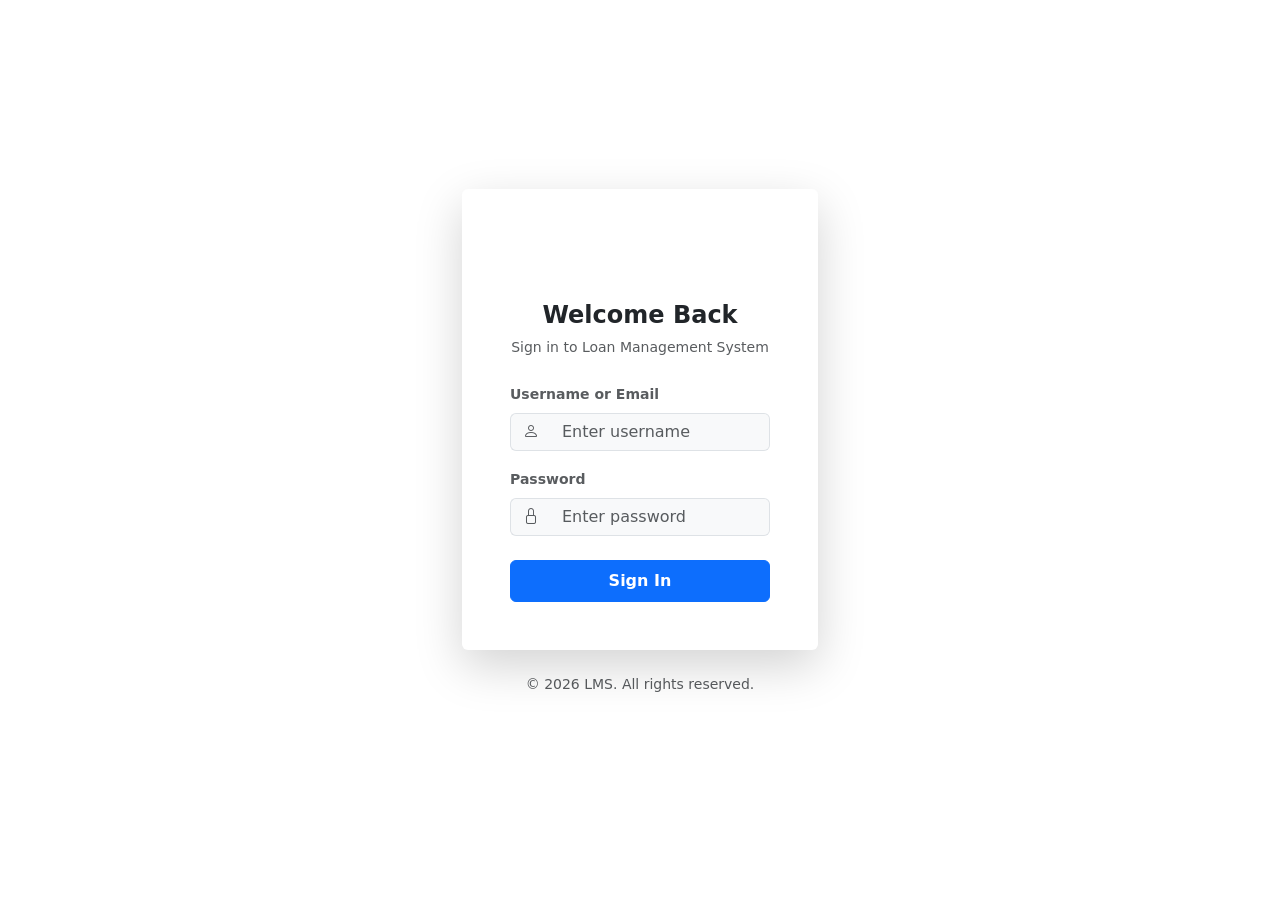
==== src/main/resources/static/login.html @ 770d9feb "Initial commit: Complete Loan Management System (Spring Boot + MySQL)" ====
<!DOCTYPE html>
<html lang="en">
<head>
    <meta charset="UTF-8">
    <meta name="viewport" content="width=device-width, initial-scale=1.0">
    <title>Login | LMS</title>
    <!-- Bootstrap 5 CSS -->
    <link href="https://cdn.jsdelivr.net/npm/bootstrap@5.3.2/dist/css/bootstrap.min.css" rel="stylesheet">
    <!-- Bootstrap Icons -->
    <link rel="stylesheet" href="https://cdn.jsdelivr.net/npm/bootstrap-icons@1.11.1/font/bootstrap-icons.css">
    <!-- Custom Theme -->
    <link rel="stylesheet" href="/css/theme.css">
</head>
<body class="login-body">

    <div class="container">
        <div class="row justify-content-center align-items-center min-vh-100">
            <div class="col-md-5 col-lg-4">
                <div class="card login-card shadow-lg border-0">
                    <div class="card-body p-5">
                        
                        <div class="text-center mb-4">
                            <div class="logo-circle mb-3">
                                <i class="bi bi-bank2 text-white fs-2"></i>
                            </div>
                            <h4 class="fw-bold text-dark">Welcome Back</h4>
                            <p class="text-muted small">Sign in to Loan Management System</p>
                        </div>

                        <!-- Error Alert -->
                        <div id="loginError" class="alert alert-danger d-none py-2 small" role="alert"></div>

                        <form id="loginForm">
                            <div class="mb-3">
                                <label class="form-label text-muted small fw-bold">Username or Email</label>
                                <div class="input-group">
                                    <span class="input-group-text bg-light border-end-0"><i class="bi bi-person text-muted"></i></span>
                                    <input type="text" class="form-control border-start-0 bg-light" id="username" required placeholder="Enter username">
                                </div>
                            </div>
                            
                            <div class="mb-4">
                                <label class="form-label text-muted small fw-bold">Password</label>
                                <div class="input-group">
                                    <span class="input-group-text bg-light border-end-0"><i class="bi bi-lock text-muted"></i></span>
                                    <input type="password" class="form-control border-start-0 bg-light" id="password" required placeholder="Enter password">
                                </div>
                            </div>

                            <button type="submit" class="btn btn-primary w-100 py-2 fw-bold" id="loginBtn">
                                Sign In
                            </button>
                        </form>

                    </div>
                </div>
                <p class="text-center text-muted small mt-4">&copy; 2026 LMS. All rights reserved.</p>
            </div>
        </div>
    </div>

    <!-- jQuery & AJAX -->
    <script src="https://code.jquery.com/jquery-3.7.1.min.js"></script>
    <script src="/js/auth.js"></script>
</body>
</html>
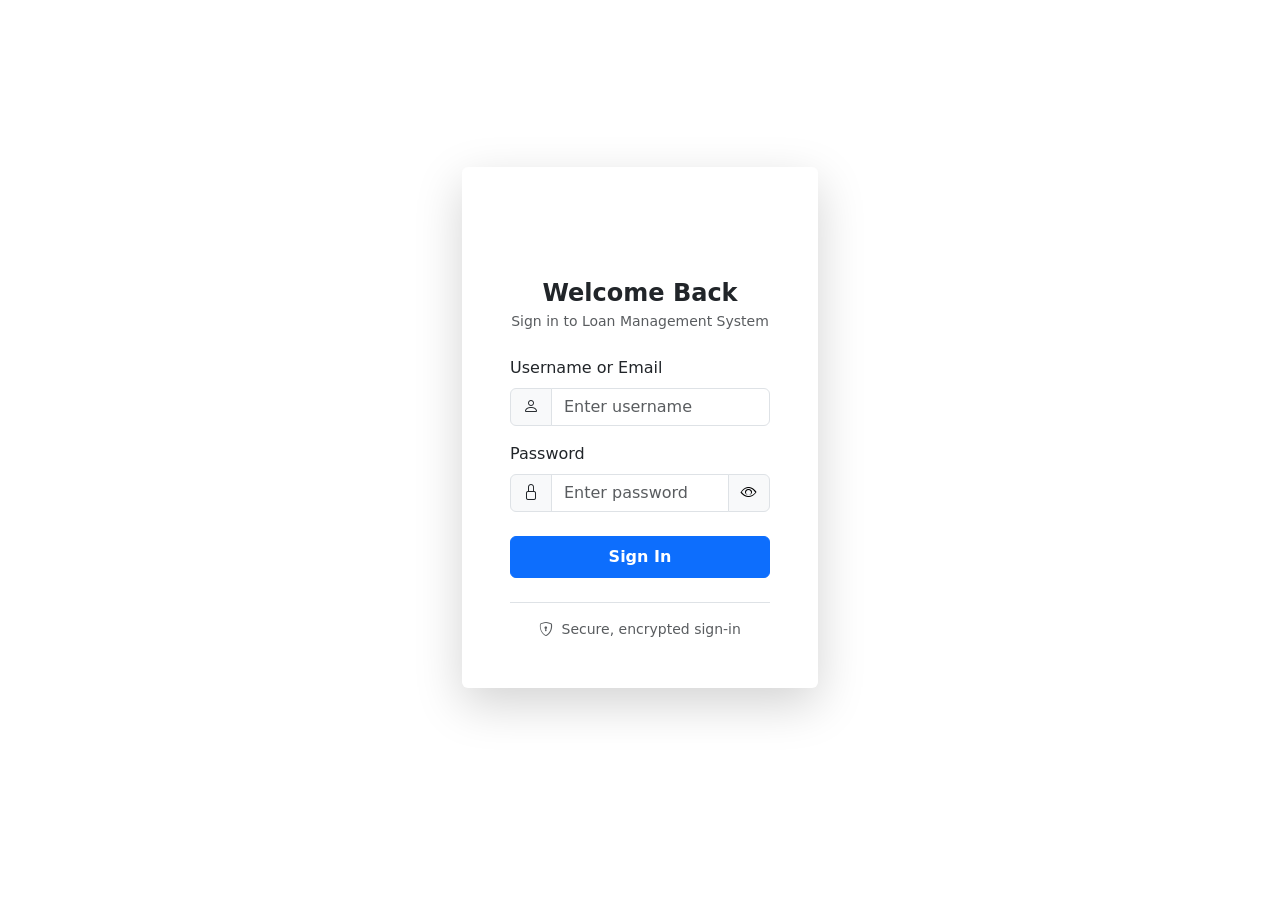
==== commit b838e12a: "feat: initial commit - complete full-stack financial system with Spring Boot, MySQL, and Bootstrap U" ====
--- a/src/main/resources/static/login.html
+++ b/src/main/resources/static/login.html
@@ -3,7 +3,13 @@
 <head>
     <meta charset="UTF-8">
     <meta name="viewport" content="width=device-width, initial-scale=1.0">
+    <meta name="theme-color" content="#0F172A">
     <title>Login | LMS</title>
+
+    <!-- Fonts (Inter is also imported in theme.css; preconnect speeds it up) -->
+    <link rel="preconnect" href="https://fonts.googleapis.com">
+    <link rel="preconnect" href="https://fonts.gstatic.com" crossorigin>
+
     <!-- Bootstrap 5 CSS -->
     <link href="https://cdn.jsdelivr.net/npm/bootstrap@5.3.2/dist/css/bootstrap.min.css" rel="stylesheet">
     <!-- Bootstrap Icons -->
@@ -14,17 +20,18 @@
 <body class="login-body">
 
     <div class="container">
-        <div class="row justify-content-center align-items-center min-vh-100">
-            <div class="col-md-5 col-lg-4">
+        <div class="row justify-content-center align-items-center min-vh-100 py-4">
+            <div class="col-11 col-sm-8 col-md-6 col-lg-5 col-xl-4">
+
                 <div class="card login-card shadow-lg border-0">
-                    <div class="card-body p-5">
-                        
+                    <div class="card-body p-4 p-sm-5">
+
                         <div class="text-center mb-4">
                             <div class="logo-circle mb-3">
                                 <i class="bi bi-bank2 text-white fs-2"></i>
                             </div>
-                            <h4 class="fw-bold text-dark">Welcome Back</h4>
-                            <p class="text-muted small">Sign in to Loan Management System</p>
+                            <h4 class="fw-bold mb-1">Welcome Back</h4>
+                            <p class="text-muted small mb-0">Sign in to Loan Management System</p>
                         </div>
 
                         <!-- Error Alert -->
@@ -32,18 +39,24 @@
 
                         <form id="loginForm">
                             <div class="mb-3">
-                                <label class="form-label text-muted small fw-bold">Username or Email</label>
+                                <label class="form-label" for="username">Username or Email</label>
                                 <div class="input-group">
-                                    <span class="input-group-text bg-light border-end-0"><i class="bi bi-person text-muted"></i></span>
-                                    <input type="text" class="form-control border-start-0 bg-light" id="username" required placeholder="Enter username">
+                                    <span class="input-group-text"><i class="bi bi-person"></i></span>
+                                    <input type="text" class="form-control" id="username" required
+                                           placeholder="Enter username" autocomplete="username">
                                 </div>
                             </div>
-                            
+
                             <div class="mb-4">
-                                <label class="form-label text-muted small fw-bold">Password</label>
+                                <label class="form-label" for="password">Password</label>
                                 <div class="input-group">
-                                    <span class="input-group-text bg-light border-end-0"><i class="bi bi-lock text-muted"></i></span>
-                                    <input type="password" class="form-control border-start-0 bg-light" id="password" required placeholder="Enter password">
+                                    <span class="input-group-text"><i class="bi bi-lock"></i></span>
+                                    <input type="password" class="form-control" id="password" required
+                                           placeholder="Enter password" autocomplete="current-password">
+                                    <button type="button" class="btn btn-light border" id="togglePassword"
+                                            aria-label="Show password" tabindex="-1">
+                                        <i class="bi bi-eye" id="togglePasswordIcon"></i>
+                                    </button>
                                 </div>
                             </div>
 
@@ -52,9 +65,14 @@
                             </button>
                         </form>
 
+                        <div class="text-center text-muted small mt-4 pt-3 border-top">
+                            <i class="bi bi-shield-lock me-1"></i> Secure, encrypted sign-in
+                        </div>
+
                     </div>
                 </div>
-                <p class="text-center text-muted small mt-4">&copy; 2026 LMS. All rights reserved.</p>
+
+                <p class="text-center text-white-50 small mt-4 mb-0">&copy; 2026 LMS. All rights reserved.</p>
             </div>
         </div>
     </div>
@@ -62,5 +80,21 @@
     <!-- jQuery & AJAX -->
     <script src="https://code.jquery.com/jquery-3.7.1.min.js"></script>
     <script src="/js/auth.js"></script>
+
+    <!-- UI-only: show/hide password (does not touch the login logic in auth.js) -->
+    <script>
+        (function () {
+            var toggle = document.getElementById('togglePassword');
+            var input = document.getElementById('password');
+            var icon = document.getElementById('togglePasswordIcon');
+            if (!toggle || !input || !icon) return;
+            toggle.addEventListener('click', function () {
+                var show = input.type === 'password';
+                input.type = show ? 'text' : 'password';
+                icon.className = show ? 'bi bi-eye-slash' : 'bi bi-eye';
+                toggle.setAttribute('aria-label', show ? 'Hide password' : 'Show password');
+            });
+        })();
+    </script>
 </body>
 </html>
